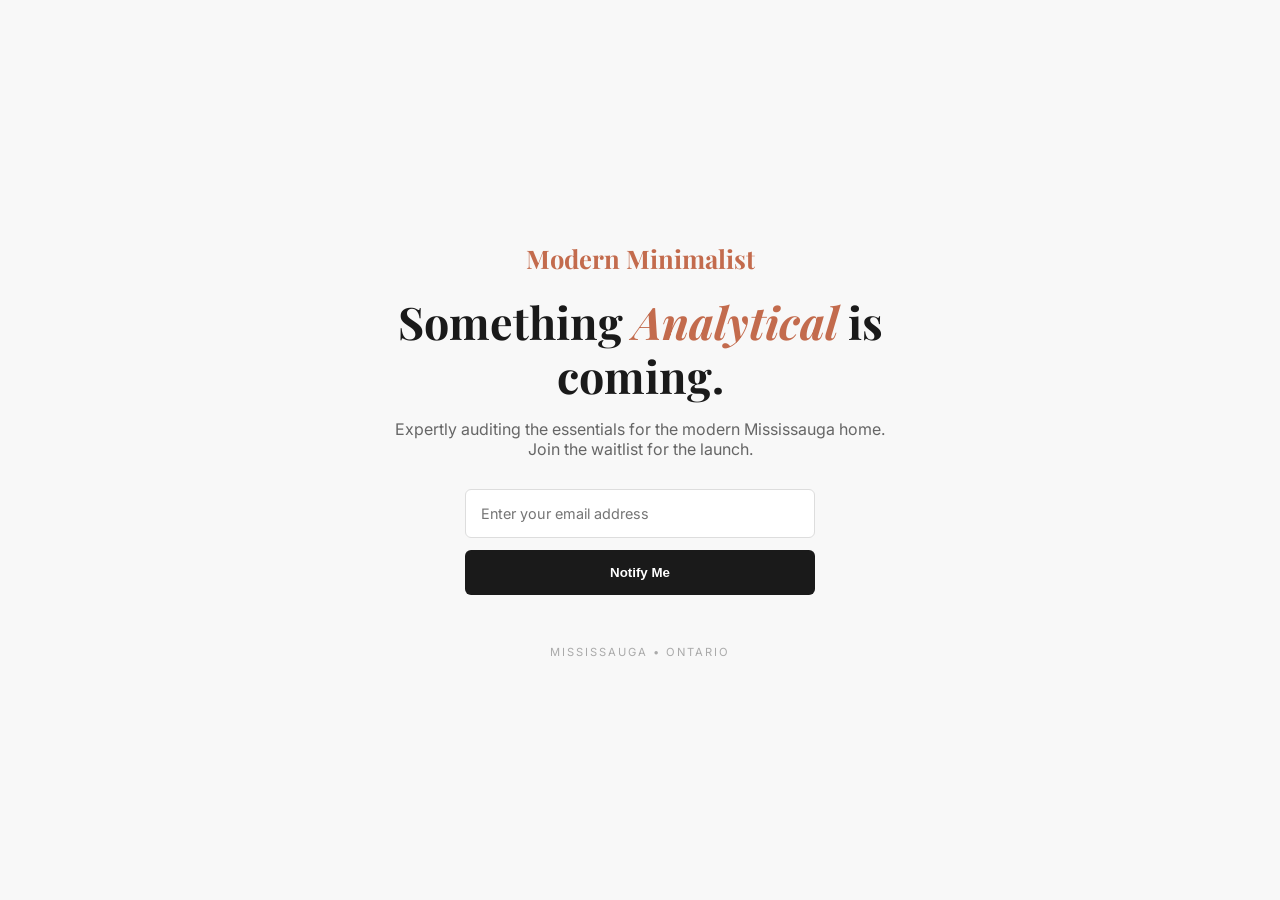
==== index.html @ 9f80b8ac "Update index.html" ====
<!DOCTYPE html>
<html lang="en">
<head>
    <script async src="https://www.googletagmanager.com/gtag/js?id=G-HXZEJH111N"></script>
    <script>
      window.dataLayer = window.dataLayer || [];
      function gtag(){dataLayer.push(arguments);}
      gtag('js', new Date());
      gtag('config', 'G-HXZEJH111N');
    </script>

    <meta charset="UTF-8">
    <meta name="viewport" content="width=device-width, initial-scale=1.0">
    <title>Coming Soon | Modern Minimalist</title>
    
    <link href="https://fonts.googleapis.com/css2?family=Playfair+Display:ital,wght@0,700;1,700&family=Inter:wght@400;600&display=swap" rel="stylesheet">
    <link rel="icon" type="image/png" href="logo2.png">

    <style>
        :root { --terracotta: #C36B4D; --dark: #1A1A1A; --grey: #F8F8F8; }
        body { height: 100vh; margin: 0; font-family: 'Inter', sans-serif; background: var(--grey); color: var(--dark); display: flex; align-items: center; justify-content: center; text-align: center; overflow: hidden; }
        
        .container { padding: 20px; max-width: 500px; transition: all 0.5s ease; }
        
        .logo-text { font-family: 'Playfair Display', serif; font-size: 1.6rem; color: var(--terracotta); font-weight: 700; margin-bottom: 20px; display: block; text-decoration: none; }
        h1 { font-family: 'Playfair Display', serif; font-size: 2.8rem; margin: 10px 0; font-weight: 700; line-height: 1.2; }
        h1 span { font-style: italic; color: var(--terracotta); }
        p { color: #666; font-size: 1rem; margin-bottom: 30px; }

        /* Form Styling */
        #notify-form { display: flex; flex-direction: column; gap: 12px; width: 100%; max-width: 350px; margin: 0 auto; transition: opacity 0.4s ease; }
        
        input[type="email"] {
            padding: 15px; border: 1px solid #ddd; border-radius: 6px;
            font-family: 'Inter', sans-serif; font-size: 0.9rem; outline: none;
        }

        .btn { background: var(--dark); color: white; padding: 15px; border: none; border-radius: 6px; font-weight: 600; cursor: pointer; transition: 0.3s; }
        .btn:hover { background: var(--terracotta); }

        /* SUCCESS MESSAGE (Hidden by default) */
        #success-state { display: none; opacity: 0; transform: translateY(10px); transition: all 0.6s ease; }
        
        .success-icon { font-size: 3rem; color: var(--terracotta); margin-bottom: 15px; }

        .footer { margin-top: 50px; font-size: 0.7rem; letter-spacing: 2px; color: #aaa; text-transform: uppercase; }
    </style>
</head>
<body>

    <div class="container" id="main-container">
        <span class="logo-text">Modern Minimalist</span>

        <div id="form-state">
            <h1>Something <span>Analytical</span> is coming.</h1>
            <p>Expertly auditing the essentials for the modern Mississauga home. Join the waitlist for the launch.</p>
            
            <form id="notify-form">
                <input type="email" id="email-input" placeholder="Enter your email address" required>
                <button type="submit" class="btn">Notify Me</button>
            </form>
        </div>

        <div id="success-state">
            <div class="success-icon">✓</div>
            <h1>Audit <span>Confirmed.</span></h1>
            <p>Your data-driven briefing is being prepared. <br> We'll notify you soon.</p>
            <div class="footer">Mississauga • Ontario</div>
        </div>

        <div class="footer" id="main-footer">Mississauga • Ontario</div>
    </div>

    <script>
        const form = document.getElementById('notify-form');
        const formState = document.getElementById('form-state');
        const successState = document.getElementById('success-state');
        const mainFooter = document.getElementById('main-footer');

        form.addEventListener('submit', function(e) {
            e.preventDefault(); // Prevents the page from refreshing
            
            // In a real setup, this is where the data is sent to Brevo/Formspree
            
            // 1. Hide the Form
            formState.style.opacity = '0';
            mainFooter.style.opacity = '0';
            
            setTimeout(() => {
                formState.style.display = 'none';
                mainFooter.style.display = 'none';
                
                // 2. Show the Success Message
                successState.style.display = 'block';
                setTimeout(() => {
                    successState.style.opacity = '1';
                    successState.style.transform = 'translateY(0)';
                }, 50);
            }, 400);
        });
    </script>

</body>
</html>
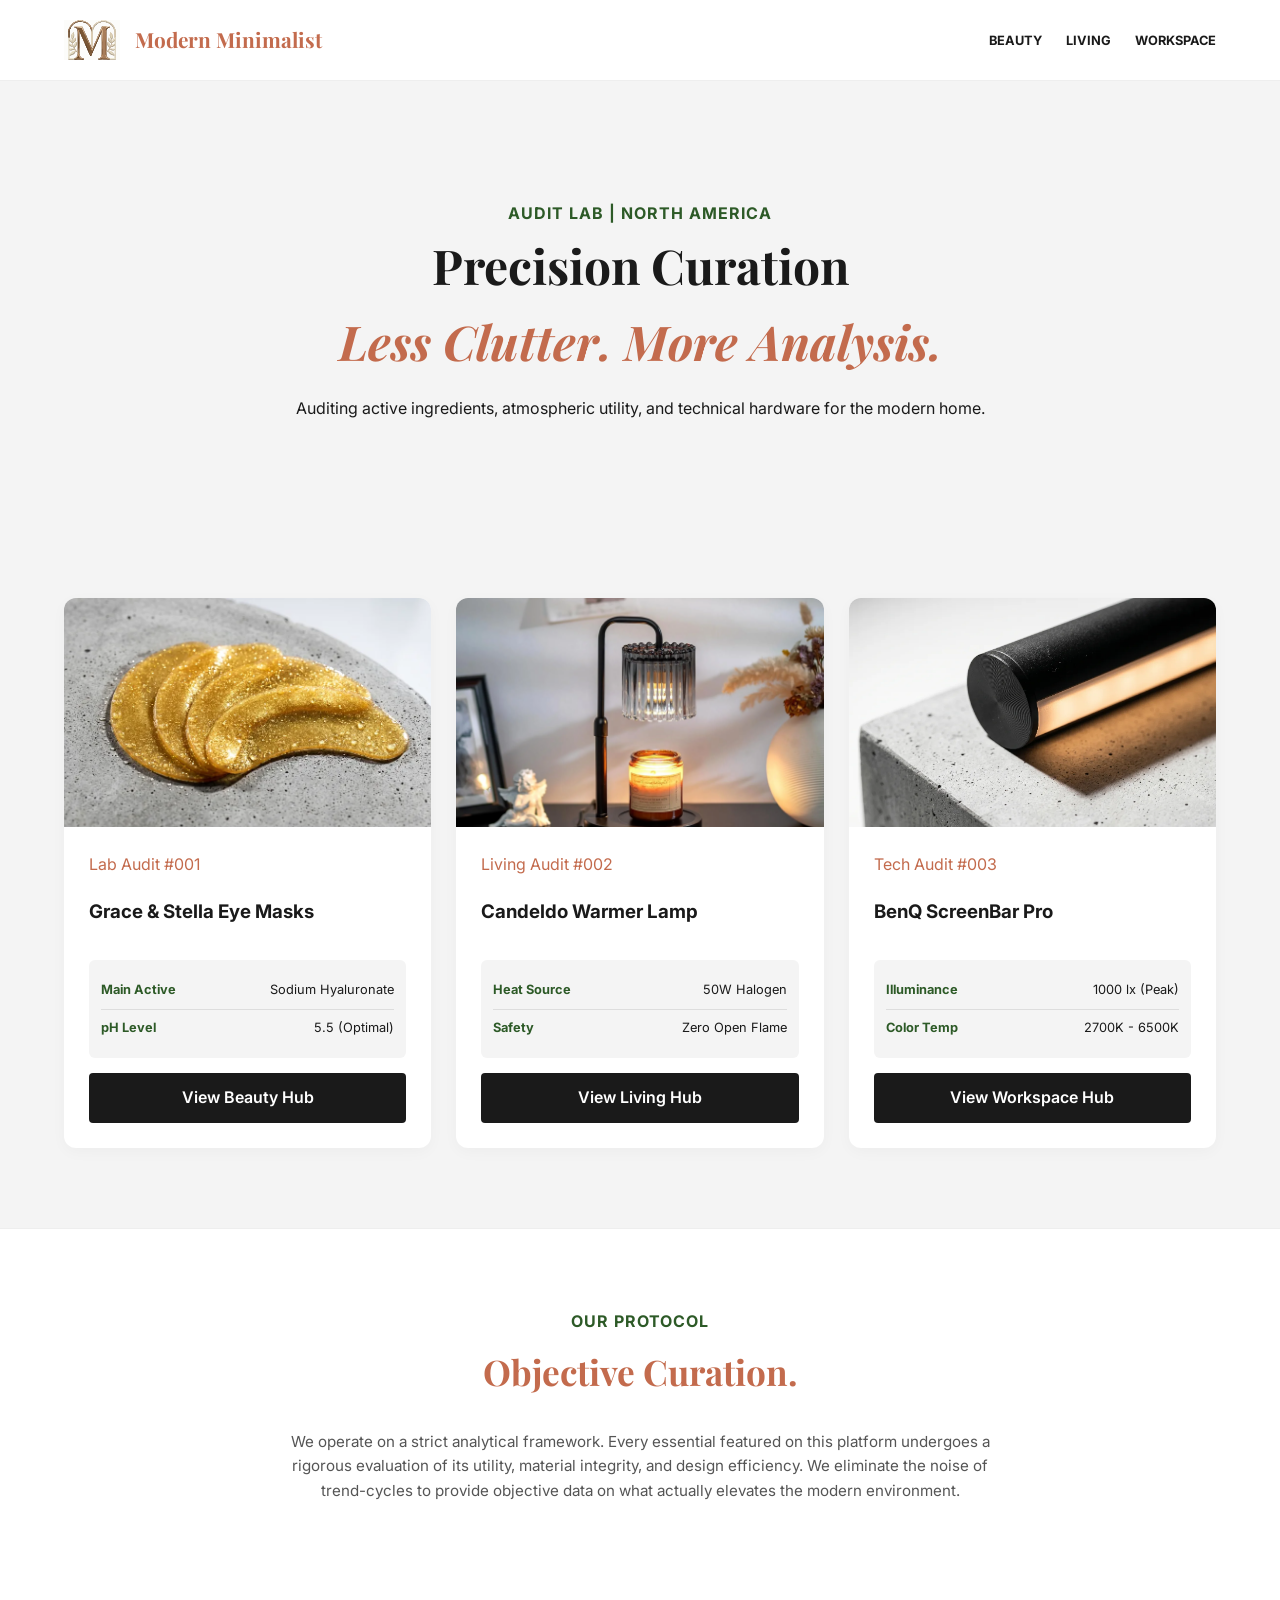
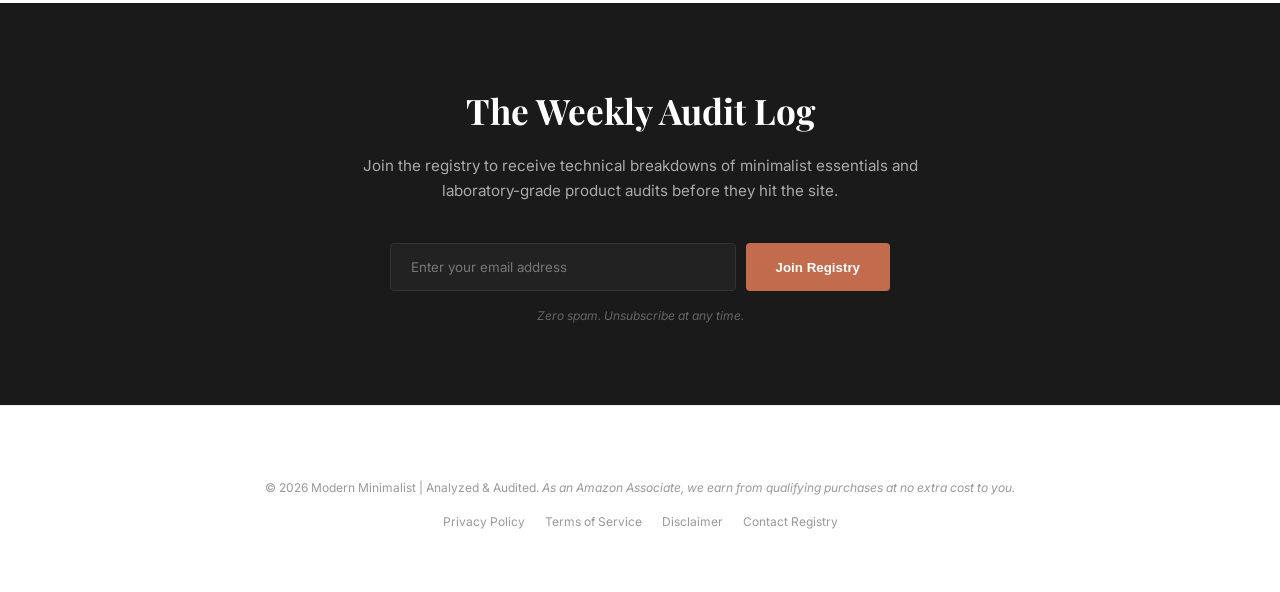
==== commit 1e088541: "Rename main.html to index.html" ====
--- a/index.html
+++ b/index.html
@@ -8,97 +8,191 @@
       gtag('js', new Date());
       gtag('config', 'G-HXZEJH111N');
     </script>
-
     <meta charset="UTF-8">
     <meta name="viewport" content="width=device-width, initial-scale=1.0">
-    <title>Coming Soon | Modern Minimalist</title>
-    
-    <link href="https://fonts.googleapis.com/css2?family=Playfair+Display:ital,wght@0,700;1,700&family=Inter:wght@400;600&display=swap" rel="stylesheet">
-    <link rel="icon" type="image/png" href="logo2.png">
+    <title>Modern Minimalist | Analytical Curation</title>
+    <link href="https://fonts.googleapis.com/css2?family=Playfair+Display:ital,wght@0,700;1,700&family=Inter:wght@400;700&display=swap" rel="stylesheet">
+    <style>
+        :root {
+            /* Restored to your original minimalist palette */
+            --jade: #2D5A27; 
+            --terracotta: #C36B4D; 
+            --grey: #F4F4F4; 
+            --white: #FFFFFF; 
+            --dark: #1A1A1A;
+            --subtle-elevation: 0 4px 15px rgba(0,0,0,0.03);
+        }
+        body { font-family: 'Inter', sans-serif; background: var(--grey); color: var(--dark); margin: 0; line-height: 1.6; }
+        
+        /* Navigation */
+        nav { 
+            display: flex; justify-content: space-between; align-items: center; 
+            padding: 0 5%; background: var(--white); height: 80px; border-bottom: 1px solid #eee; position: sticky; top: 0; z-index: 1000; 
+        }
+        .logo a { text-decoration: none; display: flex; align-items: center; gap: 15px; }
+        .logo-text { font-family: 'Playfair Display', serif; font-weight: 700; font-size: 1.3rem; color: var(--terracotta); }
+        .nav-links a { text-decoration: none; color: var(--dark); margin-left: 20px; font-size: 0.8rem; font-weight: 700; text-transform: uppercase; }
 
-    <style>
-        :root { --terracotta: #C36B4D; --dark: #1A1A1A; --grey: #F8F8F8; }
-        body { height: 100vh; margin: 0; font-family: 'Inter', sans-serif; background: var(--grey); color: var(--dark); display: flex; align-items: center; justify-content: center; text-align: center; overflow: hidden; }
+        /* Hero */
+        .hero { 
+            text-align: center; padding: 120px 10%; 
+            background-image: linear-gradient(to bottom, rgba(244,244,244,0.85), rgba(244,244,244,1)), url('https://images.unsplash.com/photo-1550684848-fac1c5b4e853?q=80&w=1600&auto=format&fit=crop');
+            background-size: cover; background-position: center; background-attachment: fixed; 
+        }
+        h1 { font-family: 'Playfair Display', serif; font-size: 3rem; margin: 0; font-weight: 700; }
+        h1 span { color: var(--terracotta); font-style: italic; }
+
+        /* Grid */
+        .grid { display: grid; grid-template-columns: repeat(3, 1fr); gap: 25px; padding: 40px 5% 80px 5%; max-width: 1400px; margin: auto; }
+        .audit-card { background: var(--white); border-radius: 12px; overflow: hidden; box-shadow: var(--subtle-elevation); transition: transform 0.3s ease; display: flex; flex-direction: column; }
+        .audit-card:hover { transform: translateY(-8px); }
         
-        .container { padding: 20px; max-width: 500px; transition: all 0.5s ease; }
+        /* Image Settings */
+        .audit-card img { 
+            width: 100%; 
+            aspect-ratio: 16 / 10; 
+            object-fit: cover; 
+            display: block; 
+            background-color: #eee;
+        }
         
-        .logo-text { font-family: 'Playfair Display', serif; font-size: 1.6rem; color: var(--terracotta); font-weight: 700; margin-bottom: 20px; display: block; text-decoration: none; }
-        h1 { font-family: 'Playfair Display', serif; font-size: 2.8rem; margin: 10px 0; font-weight: 700; line-height: 1.2; }
-        h1 span { font-style: italic; color: var(--terracotta); }
-        p { color: #666; font-size: 1rem; margin-bottom: 30px; }
+        .card-content { padding: 25px; flex-grow: 1; display: flex; flex-direction: column; }
+        .data-sheet { background: var(--grey); border-radius: 6px; padding: 12px; margin: 15px 0; font-size: 0.8rem; }
+        .data-row { display: flex; justify-content: space-between; border-bottom: 1px solid #ddd; padding: 8px 0; }
+        .data-row:last-child { border-bottom: none; }
+        .label { font-weight: bold; color: var(--jade); }
 
-        /* Form Styling */
-        #notify-form { display: flex; flex-direction: column; gap: 12px; width: 100%; max-width: 350px; margin: 0 auto; transition: opacity 0.4s ease; }
-        
-        input[type="email"] {
-            padding: 15px; border: 1px solid #ddd; border-radius: 6px;
-            font-family: 'Inter', sans-serif; font-size: 0.9rem; outline: none;
-        }
-
-        .btn { background: var(--dark); color: white; padding: 15px; border: none; border-radius: 6px; font-weight: 600; cursor: pointer; transition: 0.3s; }
+        .btn { display: block; text-align: center; background: var(--dark); color: white; padding: 12px; text-decoration: none; border-radius: 4px; font-weight: 600; margin-top: auto; transition: background 0.3s ease; }
         .btn:hover { background: var(--terracotta); }
 
-        /* SUCCESS MESSAGE (Hidden by default) */
-        #success-state { display: none; opacity: 0; transform: translateY(10px); transition: all 0.6s ease; }
+        /* Professional Dark Newsletter */
+        .newsletter {
+            background: var(--dark);
+            color: var(--white);
+            padding: 80px 10%;
+            text-align: center;
+        }
+        .newsletter h3 { font-family: 'Playfair Display', serif; font-size: 2.2rem; margin: 0 0 10px 0; color: var(--white); }
+        .newsletter p { color: #aaa; margin-bottom: 40px; max-width: 600px; margin-left: auto; margin-right: auto; font-size: 0.95rem; }
+        .newsletter-form { display: flex; justify-content: center; gap: 10px; max-width: 500px; margin: 0 auto; }
+        .newsletter-form input { padding: 15px 20px; border: 1px solid #333; background: #222; color: white; border-radius: 4px; flex-grow: 1; font-family: inherit; }
+        .newsletter-form input::placeholder { color: #777; }
+        .newsletter-form button { background: var(--terracotta); color: white; border: none; padding: 15px 30px; border-radius: 4px; font-weight: 600; cursor: pointer; transition: 0.3s; }
+        .newsletter-form button:hover { background: var(--white); color: var(--dark); }
+        .privacy-note { display: block; margin-top: 15px; font-size: 0.75rem; color: #666; font-style: italic; }
+
+        /* Footer */
+        footer { text-align: center; padding: 60px 40px; background: var(--white); border-top: 1px solid #eee; font-size: 0.75rem; color: #999; }
         
-        .success-icon { font-size: 3rem; color: var(--terracotta); margin-bottom: 15px; }
-
-        .footer { margin-top: 50px; font-size: 0.7rem; letter-spacing: 2px; color: #aaa; text-transform: uppercase; }
+        @media (max-width: 1024px) { .grid { grid-template-columns: repeat(2, 1fr); } }
+        @media (max-width: 768px) { .grid { grid-template-columns: 1fr; } .newsletter-form { flex-direction: column; } }
     </style>
 </head>
 <body>
 
-    <div class="container" id="main-container">
-        <span class="logo-text">Modern Minimalist</span>
+<nav>
+    <div class="logo">
+        <a href="main.html">
+            <img src="assets/logo.svg" alt="Modern Minimalist Logo" height="40">
+            <span class="logo-text">Modern Minimalist</span>
+        </a>
+    </div>
+    <div class="nav-links">
+        <a href="beauty.html">Beauty</a>
+        <a href="living.html">Living</a>
+        <a href="workspace.html">Workspace</a>
+    </div>
+</nav>
 
-        <div id="form-state">
-            <h1>Something <span>Analytical</span> is coming.</h1>
-            <p>Expertly auditing the essentials for the modern Mississauga home. Join the waitlist for the launch.</p>
-            
-            <form id="notify-form">
-                <input type="email" id="email-input" placeholder="Enter your email address" required>
-                <button type="submit" class="btn">Notify Me</button>
-            </form>
+<section class="hero">
+    <span class="badge" style="color:var(--jade); font-weight:bold; letter-spacing:1px;">AUDIT LAB | NORTH AMERICA</span>
+    <h1>Precision Curation <br><span>Less Clutter. More Analysis.</span></h1>
+    <p>Auditing active ingredients, atmospheric utility, and technical hardware for the modern home.</p>
+</section>
+
+<div class="grid">
+    <!-- Hub 01: Beauty -->
+    <div class="audit-card">
+        <!-- Image wrapped in a link -->
+        <a href="beauty.html">
+            <img src="assets/eyemask.webp" alt="Grace & Stella Eye Masks">
+        </a>
+        <div class="card-content">
+            <span class="badge" style="color:var(--terracotta)">Lab Audit #001</span>
+            <h3>Grace & Stella Eye Masks</h3>
+            <div class="data-sheet">
+                <div class="data-row"><span class="label">Main Active</span><span>Sodium Hyaluronate</span></div>
+                <div class="data-row"><span class="label">pH Level</span><span>5.5 (Optimal)</span></div>
+            </div>
+            <a href="beauty.html" class="btn">View Beauty Hub</a>
         </div>
-
-        <div id="success-state">
-            <div class="success-icon">✓</div>
-            <h1>Audit <span>Confirmed.</span></h1>
-            <p>Your data-driven briefing is being prepared. <br> We'll notify you soon.</p>
-            <div class="footer">Mississauga • Ontario</div>
-        </div>
-
-        <div class="footer" id="main-footer">Mississauga • Ontario</div>
     </div>
 
-    <script>
-        const form = document.getElementById('notify-form');
-        const formState = document.getElementById('form-state');
-        const successState = document.getElementById('success-state');
-        const mainFooter = document.getElementById('main-footer');
+    <!-- Hub 02: Living -->
+    <div class="audit-card">
+        <!-- Image wrapped in a link -->
+        <a href="living.html">
+            <img src="assets/candle.webp" alt="Candeldo Warmer Lamp">
+        </a>
+        <div class="card-content">
+            <span class="badge" style="color:var(--terracotta)">Living Audit #002</span>
+            <h3>Candeldo Warmer Lamp</h3>
+            <div class="data-sheet">
+                <div class="data-row"><span class="label">Heat Source</span><span>50W Halogen</span></div>
+                <div class="data-row"><span class="label">Safety</span><span>Zero Open Flame</span></div>
+            </div>
+            <a href="living.html" class="btn">View Living Hub</a>
+        </div>
+    </div>
 
-        form.addEventListener('submit', function(e) {
-            e.preventDefault(); // Prevents the page from refreshing
-            
-            // In a real setup, this is where the data is sent to Brevo/Formspree
-            
-            // 1. Hide the Form
-            formState.style.opacity = '0';
-            mainFooter.style.opacity = '0';
-            
-            setTimeout(() => {
-                formState.style.display = 'none';
-                mainFooter.style.display = 'none';
-                
-                // 2. Show the Success Message
-                successState.style.display = 'block';
-                setTimeout(() => {
-                    successState.style.opacity = '1';
-                    successState.style.transform = 'translateY(0)';
-                }, 50);
-            }, 400);
-        });
-    </script>
+    <!-- Hub 03: Workspace -->
+    <div class="audit-card">
+        <!-- Image wrapped in a link -->
+        <a href="workspace.html">
+            <img src="assets/screenbar.webp" alt="BenQ ScreenBar Pro">
+        </a>
+        <div class="card-content">
+            <span class="badge" style="color:var(--terracotta)">Tech Audit #003</span>
+            <h3>BenQ ScreenBar Pro</h3>
+            <div class="data-sheet">
+                <div class="data-row"><span class="label">Illuminance</span><span>1000 lx (Peak)</span></div>
+                <div class="data-row"><span class="label">Color Temp</span><span>2700K - 6500K</span></div>
+            </div>
+            <a href="workspace.html" class="btn">View Workspace Hub</a>
+        </div>
+    </div>
+</div>
+    <section class="methodology" style="padding: 80px 10%; background: var(--white); text-align: center; border-top: 1px solid #eee;">
+    <span class="badge" style="color:var(--jade); font-weight:bold; letter-spacing:1px;">OUR PROTOCOL</span>
+    <h2 style="font-family: 'Playfair Display', serif; font-size: 2.2rem; color: var(--terracotta); margin-top: 10px;">Objective Curation.</h2>
+    <p style="max-width: 700px; margin: 20px auto; color: #555; font-size: 0.95rem;">
+        We operate on a strict analytical framework. Every essential featured on this platform undergoes a rigorous evaluation of its utility, material integrity, and design efficiency. We eliminate the noise of trend-cycles to provide objective data on what actually elevates the modern environment.
+    </p>
+</section>
+<section class="newsletter">
+    <h3>The Weekly Audit Log</h3>
+    <p>Join the registry to receive technical breakdowns of minimalist essentials and laboratory-grade product audits before they hit the site.</p>
+    
+    <!-- ADD YOUR BREVO URL TO THE ACTION ATTRIBUTE BELOW -->
+    <form class="newsletter-form" action="https://938c01b0.sibforms.com/serve/[base64]" method="POST">
+        <input type="email" name="email" placeholder="Enter your email address" required>
+        <button type="submit">Join Registry</button>
+    </form>
+    
+    <span class="privacy-note">Zero spam. Unsubscribe at any time.</span>
+</section>
+
+<footer>
+    <p>© 2026 Modern Minimalist | Analyzed & Audited.<em> As an Amazon Associate, we earn from qualifying purchases at no extra cost to you.</em></p>
+    
+    <!-- This div creates the horizontal row of all 4 legal links -->
+    <div style="margin-top: 15px; display: flex; justify-content: center; gap: 20px;">
+        <a href="privacy.html" style="color:#999; text-decoration:none;">Privacy Policy</a>
+        <a href="terms.html" style="color:#999; text-decoration:none;">Terms of Service</a>
+        <a href="disclaimer.html" style="color:#999; text-decoration:none;">Disclaimer</a>
+        <a href="contact.html" style="color:#999; text-decoration:none;">Contact Registry</a>
+    </div>
+</footer>
 
 </body>
 </html>
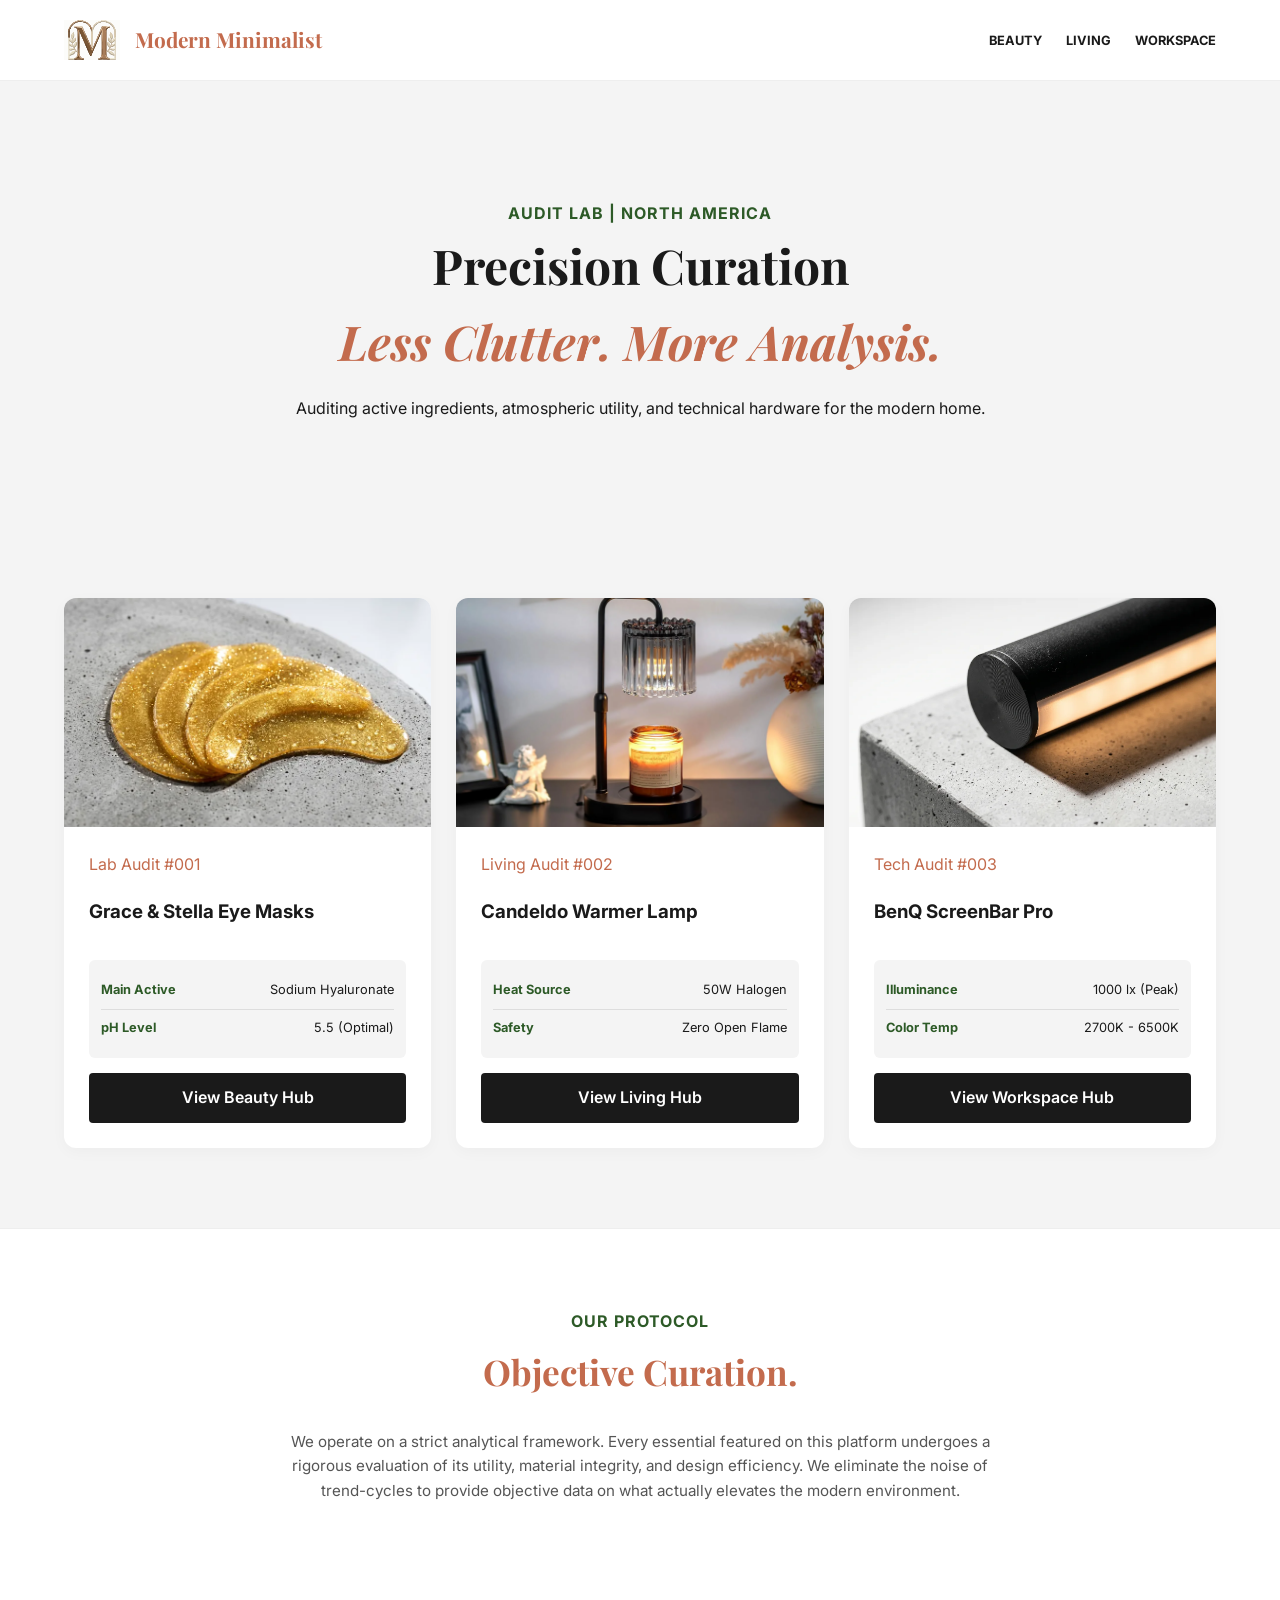
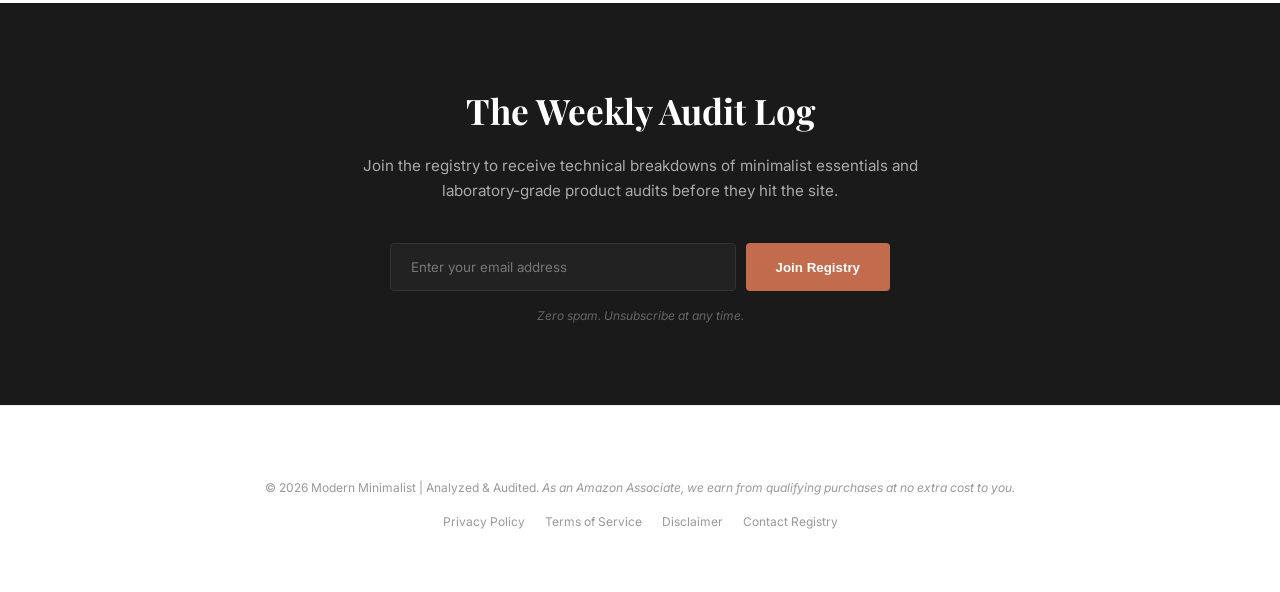
==== commit 5bfdb173: "Update index.html" ====
--- a/index.html
+++ b/index.html
@@ -132,7 +132,7 @@
     <div class="audit-card">
         <!-- Image wrapped in a link -->
         <a href="living.html">
-            <img src="assets/candle.webp" alt="Candeldo Warmer Lamp">
+            <img src="assets/candle.png" alt="Candle Warmer Lamp">
         </a>
         <div class="card-content">
             <span class="badge" style="color:var(--terracotta)">Living Audit #002</span>
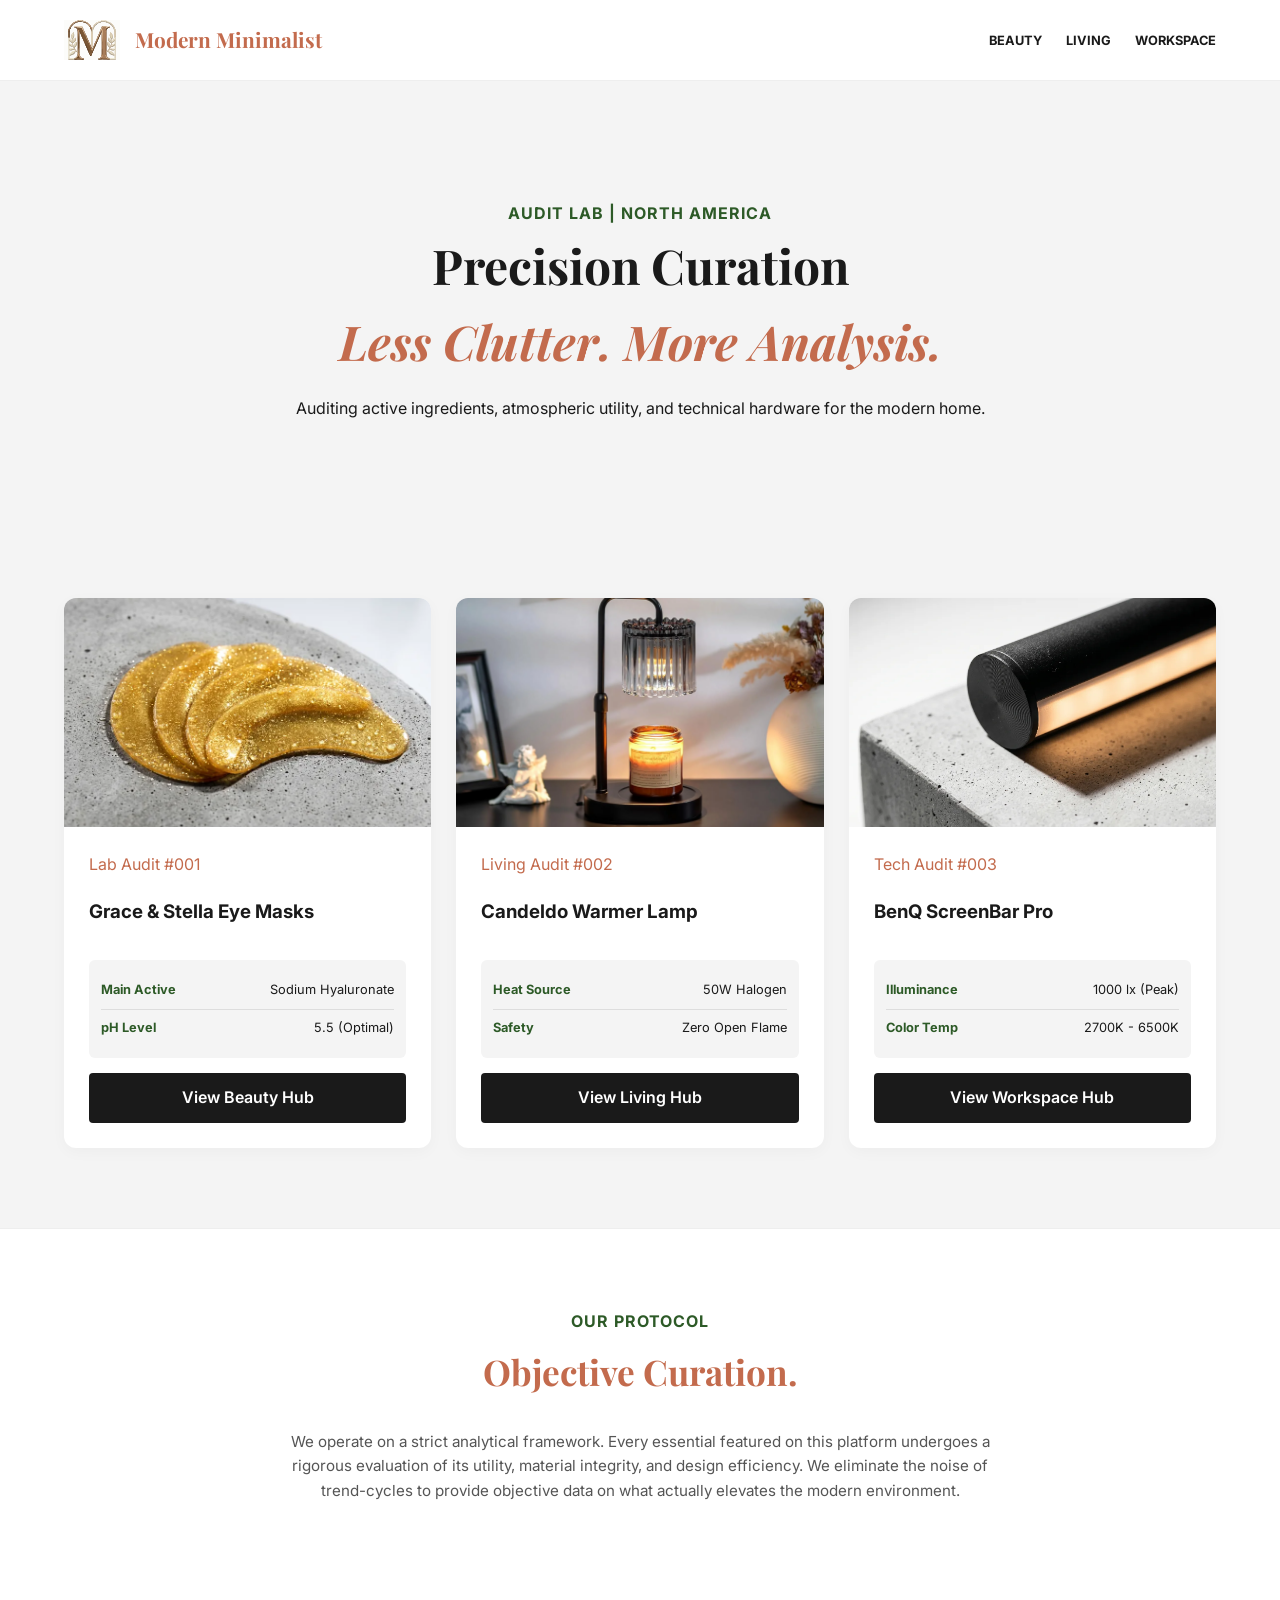
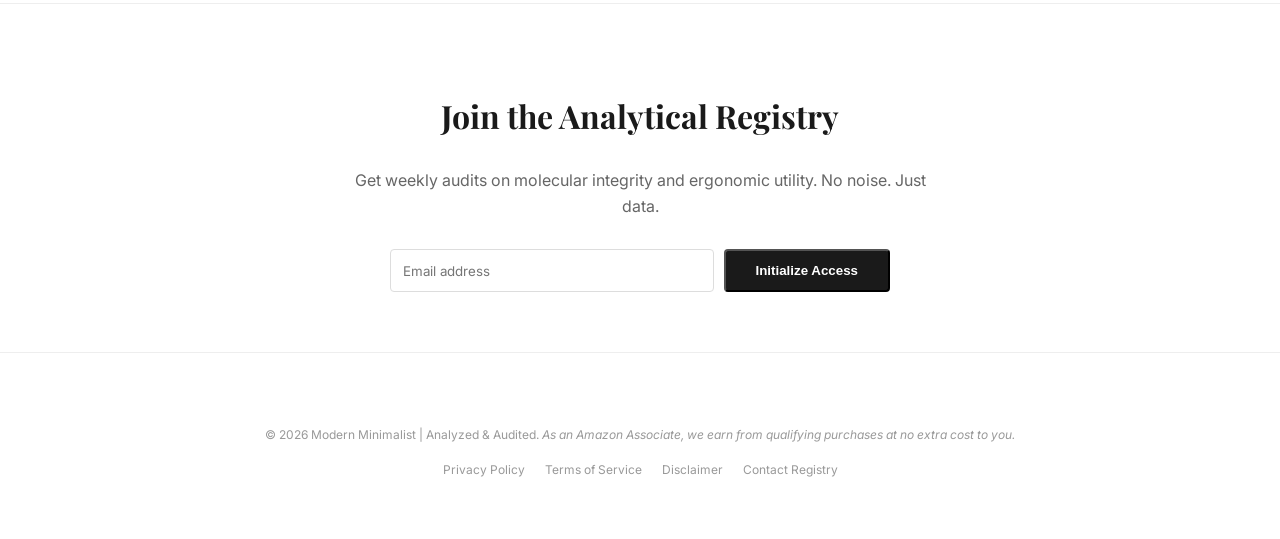
==== commit 52531f6f: "Update index.html" ====
--- a/index.html
+++ b/index.html
@@ -169,18 +169,30 @@
         We operate on a strict analytical framework. Every essential featured on this platform undergoes a rigorous evaluation of its utility, material integrity, and design efficiency. We eliminate the noise of trend-cycles to provide objective data on what actually elevates the modern environment.
     </p>
 </section>
-<section class="newsletter">
-    <h3>The Weekly Audit Log</h3>
-    <p>Join the registry to receive technical breakdowns of minimalist essentials and laboratory-grade product audits before they hit the site.</p>
-    
-    <!-- ADD YOUR BREVO URL TO THE ACTION ATTRIBUTE BELOW -->
-    <form class="newsletter-form" action="https://938c01b0.sibforms.com/serve/[base64]" method="POST">
-        <input type="email" name="email" placeholder="Enter your email address" required>
-        <button type="submit">Join Registry</button>
+    
+<!-- THE LABORATORY REGISTRY (Brevo Integration) -->
+<section style="background: var(--white); padding: 60px 10%; text-align: center; border-top: 1px solid #eee;">
+    <h2 style="font-family: 'Playfair Display', serif; font-size: 2rem;">Join the <span>Analytical Registry</span></h2>
+    <p style="color: #666; max-width: 600px; margin: 10px auto 30px auto;">Get weekly audits on molecular integrity and ergonomic utility. No noise. Just data.</p>
+    
+    <!-- This is the actual Brevo Form -->
+    <form id="sib-form" method="POST" action="https://938c01b0.sibforms.com/serve/[base64]">
+        <div style="display: flex; justify-content: center; gap: 10px; max-width: 500px; margin: auto;">
+            <input type="email" name="EMAIL" placeholder="Email address" required 
+                   style="flex-grow: 1; padding: 12px; border: 1px solid #ddd; border-radius: 4px; font-family: 'Inter', sans-serif;">
+            <button type="submit" class="btn" style="margin-top: 0; padding: 12px 30px;">Initialize Access</button>
+        </div>
+        
+        <!-- Success/Error Messages (Hidden by default) -->
+        <div id="success-message" style="display:none; color: var(--jade); font-weight: bold; margin-top: 20px;">
+            Registration Complete. Check your inbox for the Initial Audit.
+        </div>
+        <div id="error-message" style="display:none; color: var(--terracotta); margin-top: 20px;">
+            Error. Please verify your email and try again.
+        </div>
     </form>
-    
-    <span class="privacy-note">Zero spam. Unsubscribe at any time.</span>
 </section>
+    
 
 <footer>
     <p>© 2026 Modern Minimalist | Analyzed & Audited.<em> As an Amazon Associate, we earn from qualifying purchases at no extra cost to you.</em></p>
@@ -193,6 +205,27 @@
         <a href="contact.html" style="color:#999; text-decoration:none;">Contact Registry</a>
     </div>
 </footer>
-
+<script>
+    const form = document.getElementById('sib-form');
+    form.onsubmit = async (e) => {
+        e.preventDefault();
+        const formData = new FormData(form);
+        
+        try {
+            const response = await fetch(form.action, {
+                method: 'POST',
+                body: formData,
+                mode: 'no-cors' // Allows the request even if Brevo blocks standard Ajax
+            });
+            
+            // Show Success Message
+            document.getElementById('success-message').style.display = 'block';
+            document.getElementById('error-message').style.display = 'none';
+            form.querySelector('div').style.display = 'none'; // Hide the input fields
+        } catch (error) {
+            document.getElementById('error-message').style.display = 'block';
+        }
+    };
+</script>
 </body>
 </html>
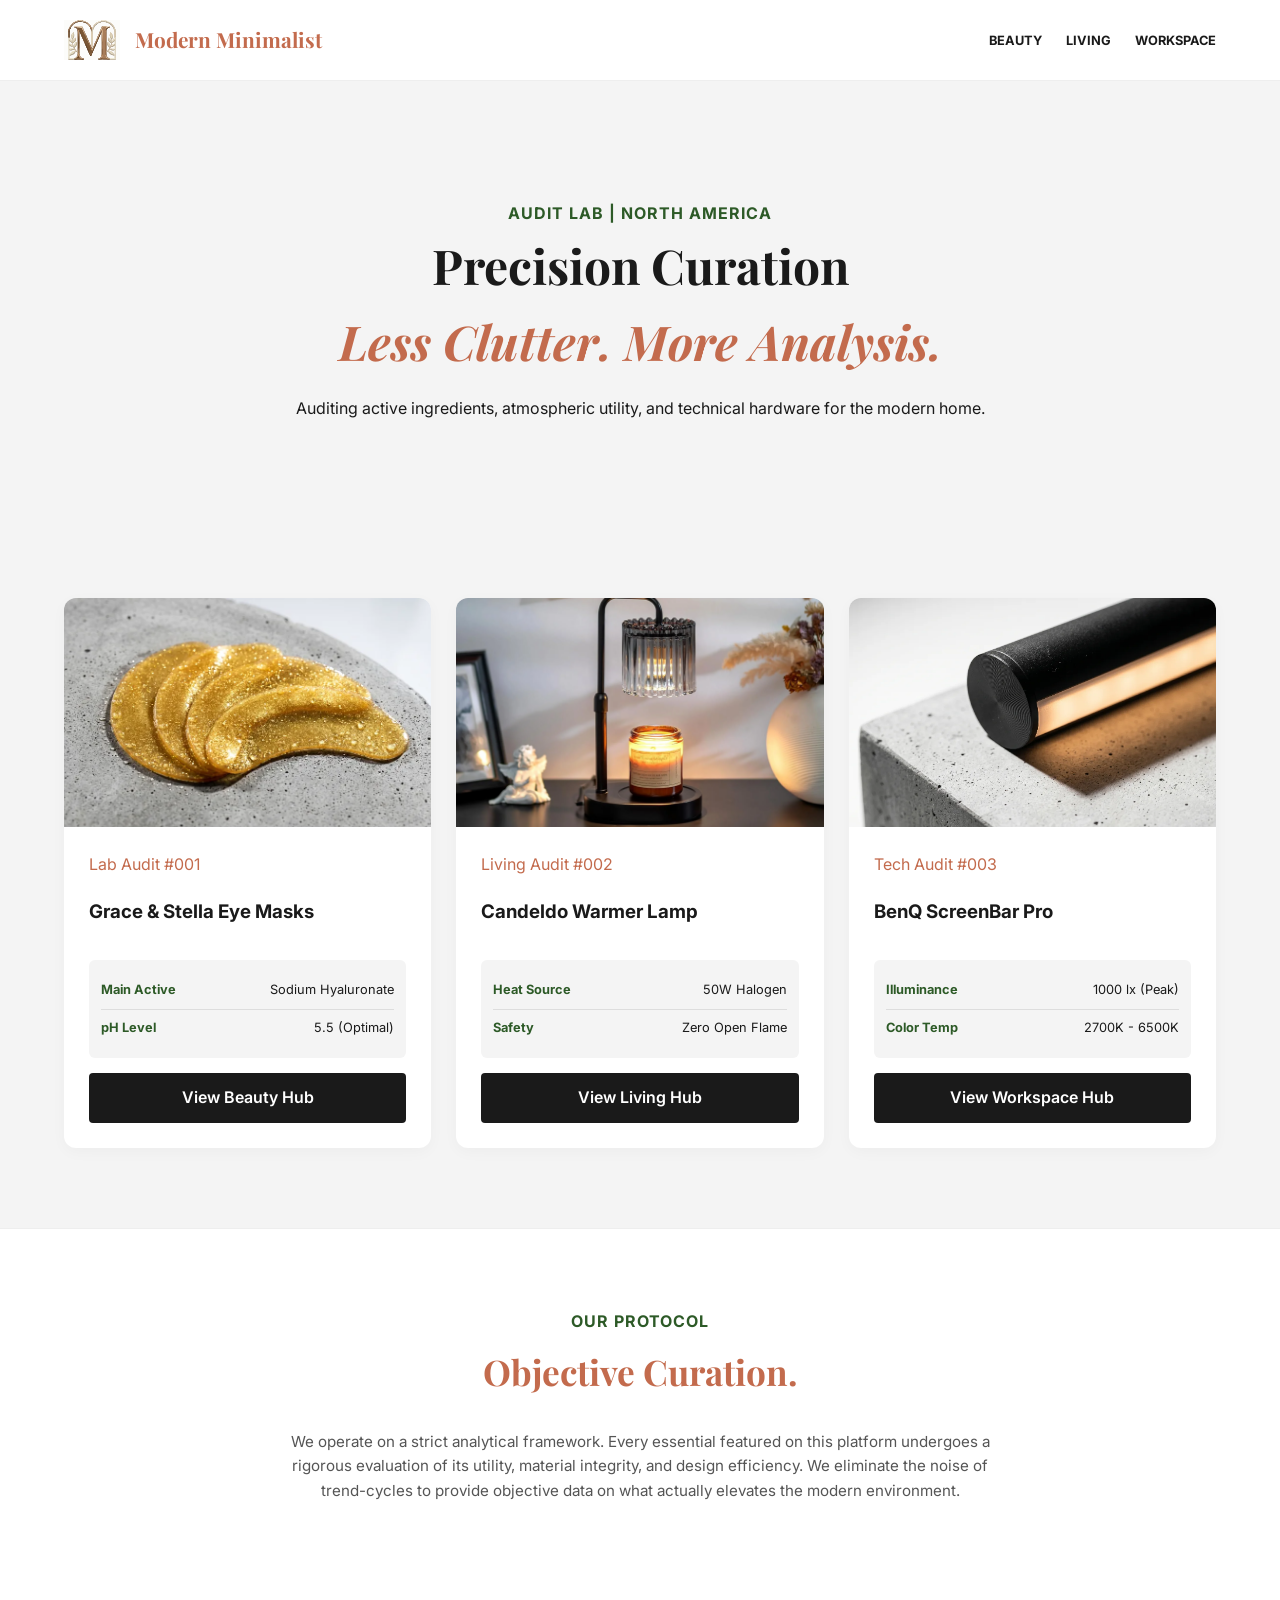
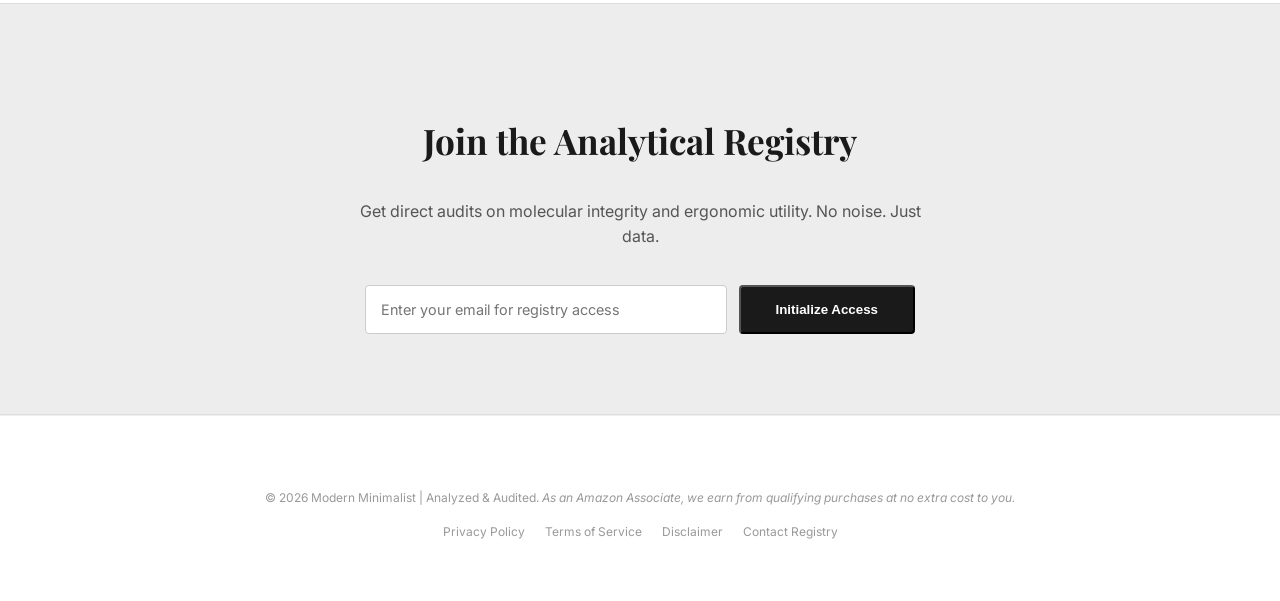
==== commit d79290a8: "Update index.html" ====
--- a/index.html
+++ b/index.html
@@ -171,24 +171,26 @@
 </section>
     
 <!-- THE LABORATORY REGISTRY (Brevo Integration) -->
-<section style="background: var(--white); padding: 60px 10%; text-align: center; border-top: 1px solid #eee;">
-    <h2 style="font-family: 'Playfair Display', serif; font-size: 2rem;">Join the <span>Analytical Registry</span></h2>
-    <p style="color: #666; max-width: 600px; margin: 10px auto 30px auto;">Get weekly audits on molecular integrity and ergonomic utility. No noise. Just data.</p>
+<section style="background: #EDEDED; padding: 80px 10%; text-align: center; border-top: 1px solid #ddd; border-bottom: 1px solid #ddd;">
+    <h2 style="font-family: 'Playfair Display', serif; font-size: 2.2rem; color: var(--dark);">Join the <span>Analytical Registry</span></h2>
+    <p style="color: #555; max-width: 600px; margin: 10px auto 35px auto; font-size: 1rem;">
+        Get direct audits on molecular integrity and ergonomic utility. No noise. Just data.
+    </p>
     
     <!-- This is the actual Brevo Form -->
     <form id="sib-form" method="POST" action="https://938c01b0.sibforms.com/serve/[base64]">
-        <div style="display: flex; justify-content: center; gap: 10px; max-width: 500px; margin: auto;">
-            <input type="email" name="EMAIL" placeholder="Email address" required 
-                   style="flex-grow: 1; padding: 12px; border: 1px solid #ddd; border-radius: 4px; font-family: 'Inter', sans-serif;">
-            <button type="submit" class="btn" style="margin-top: 0; padding: 12px 30px;">Initialize Access</button>
+        <div id="input-container" style="display: flex; justify-content: center; gap: 12px; max-width: 550px; margin: auto;">
+            <input type="email" name="EMAIL" placeholder="Enter your email for registry access" required 
+                   style="flex-grow: 1; padding: 15px; border: 1px solid #ccc; border-radius: 4px; font-family: 'Inter', sans-serif; font-size: 0.9rem;">
+            <button type="submit" class="btn" style="margin-top: 0; padding: 15px 35px; white-space: nowrap;">Initialize Access</button>
         </div>
         
         <!-- Success/Error Messages (Hidden by default) -->
-        <div id="success-message" style="display:none; color: var(--jade); font-weight: bold; margin-top: 20px;">
-            Registration Complete. Check your inbox for the Initial Audit.
-        </div>
-        <div id="error-message" style="display:none; color: var(--terracotta); margin-top: 20px;">
-            Error. Please verify your email and try again.
+        <div id="success-message" style="display:none; color: var(--jade); font-weight: 700; margin-top: 25px; padding: 15px; border: 1px dashed var(--jade); border-radius: 6px; background: rgba(45, 90, 39, 0.05);">
+            Registry Request Received. Check your inbox for the Initial Audit report.
+        </div>
+        <div id="error-message" style="display:none; color: var(--terracotta); margin-top: 25px; font-weight: 700;">
+            Registry Error. Please verify your email format and try again.
         </div>
     </form>
 </section>
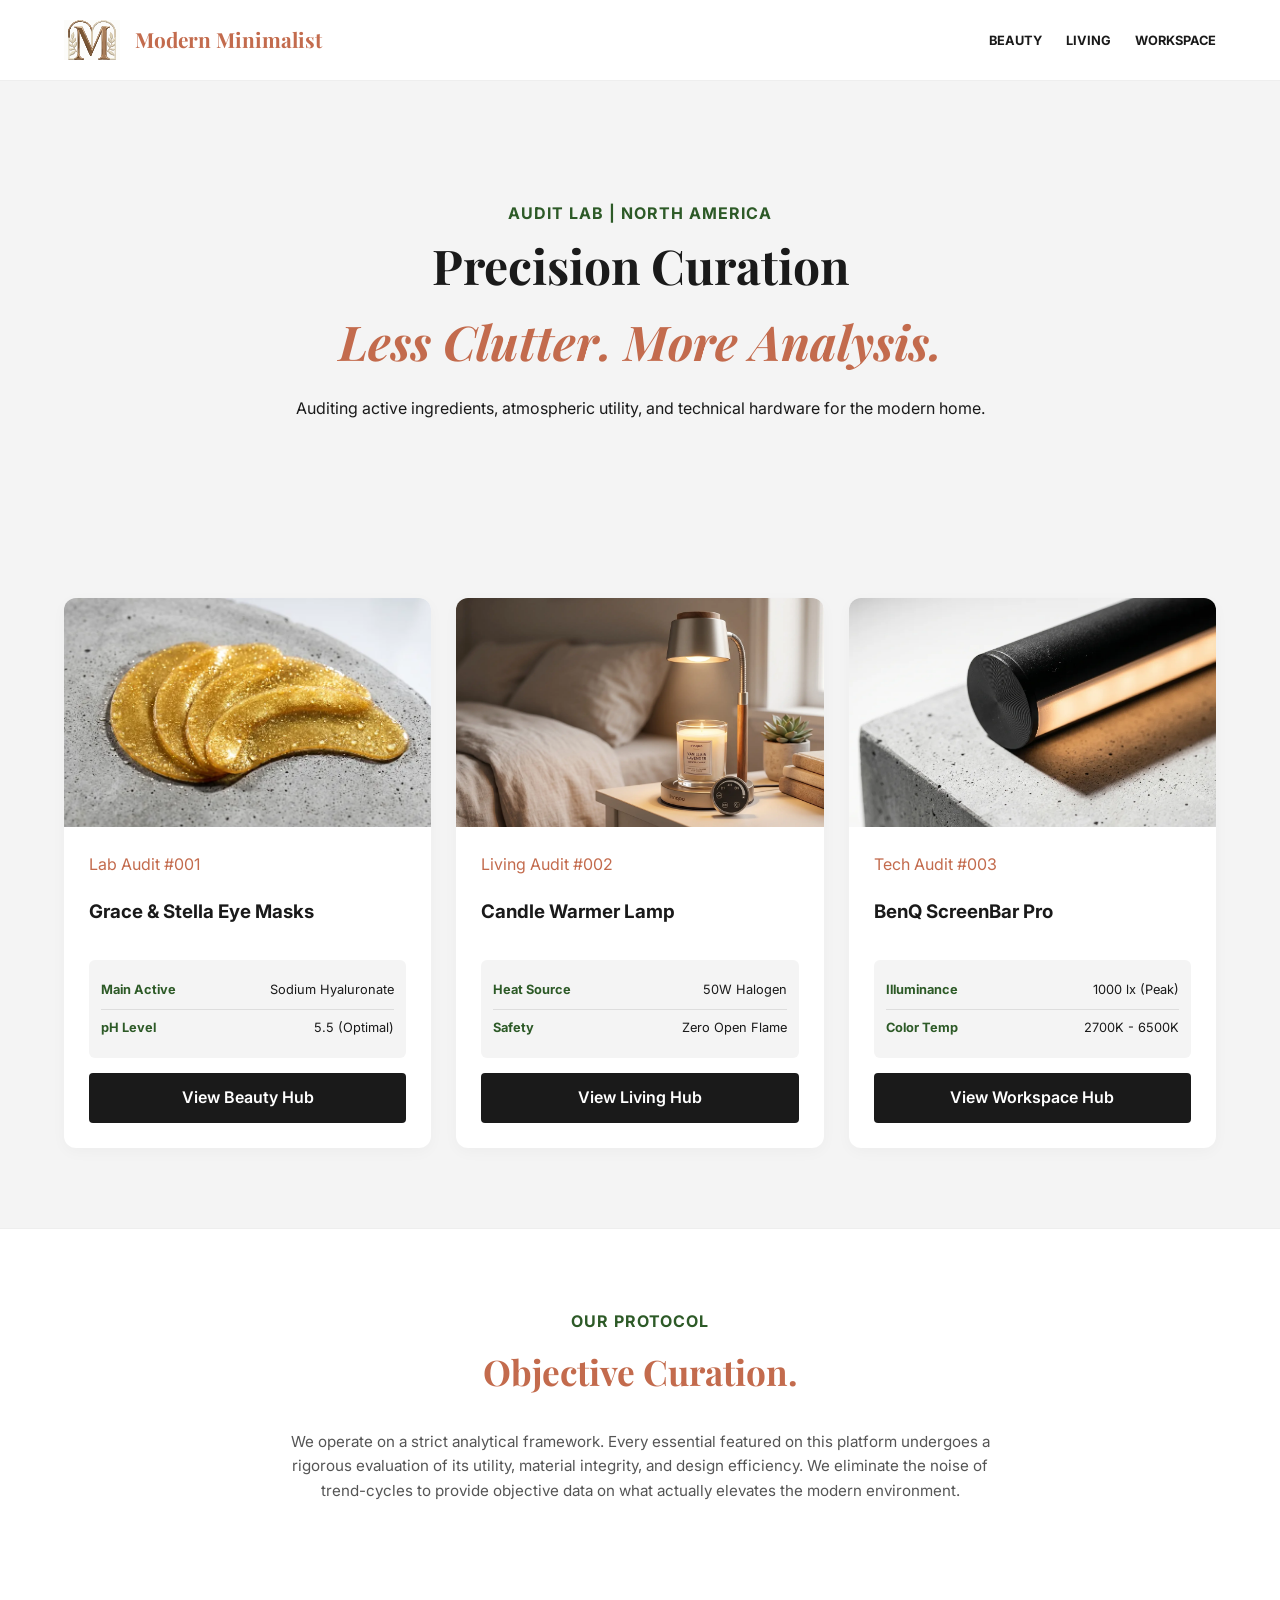
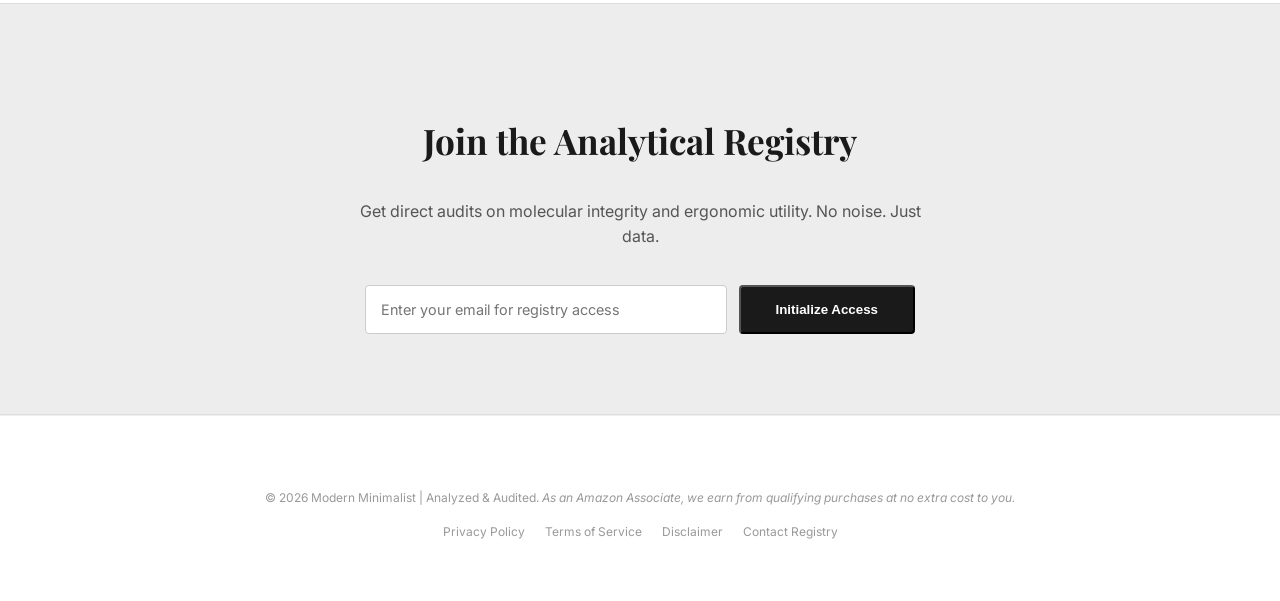
==== commit 4811d47e: "Update index.html" ====
--- a/index.html
+++ b/index.html
@@ -132,11 +132,11 @@
     <div class="audit-card">
         <!-- Image wrapped in a link -->
         <a href="living.html">
-            <img src="assets/candle.png" alt="Candle Warmer Lamp">
+            <img src="assets/candle.webp" alt="Candle Warmer Lamp">
         </a>
         <div class="card-content">
             <span class="badge" style="color:var(--terracotta)">Living Audit #002</span>
-            <h3>Candeldo Warmer Lamp</h3>
+            <h3>Candle Warmer Lamp</h3>
             <div class="data-sheet">
                 <div class="data-row"><span class="label">Heat Source</span><span>50W Halogen</span></div>
                 <div class="data-row"><span class="label">Safety</span><span>Zero Open Flame</span></div>
